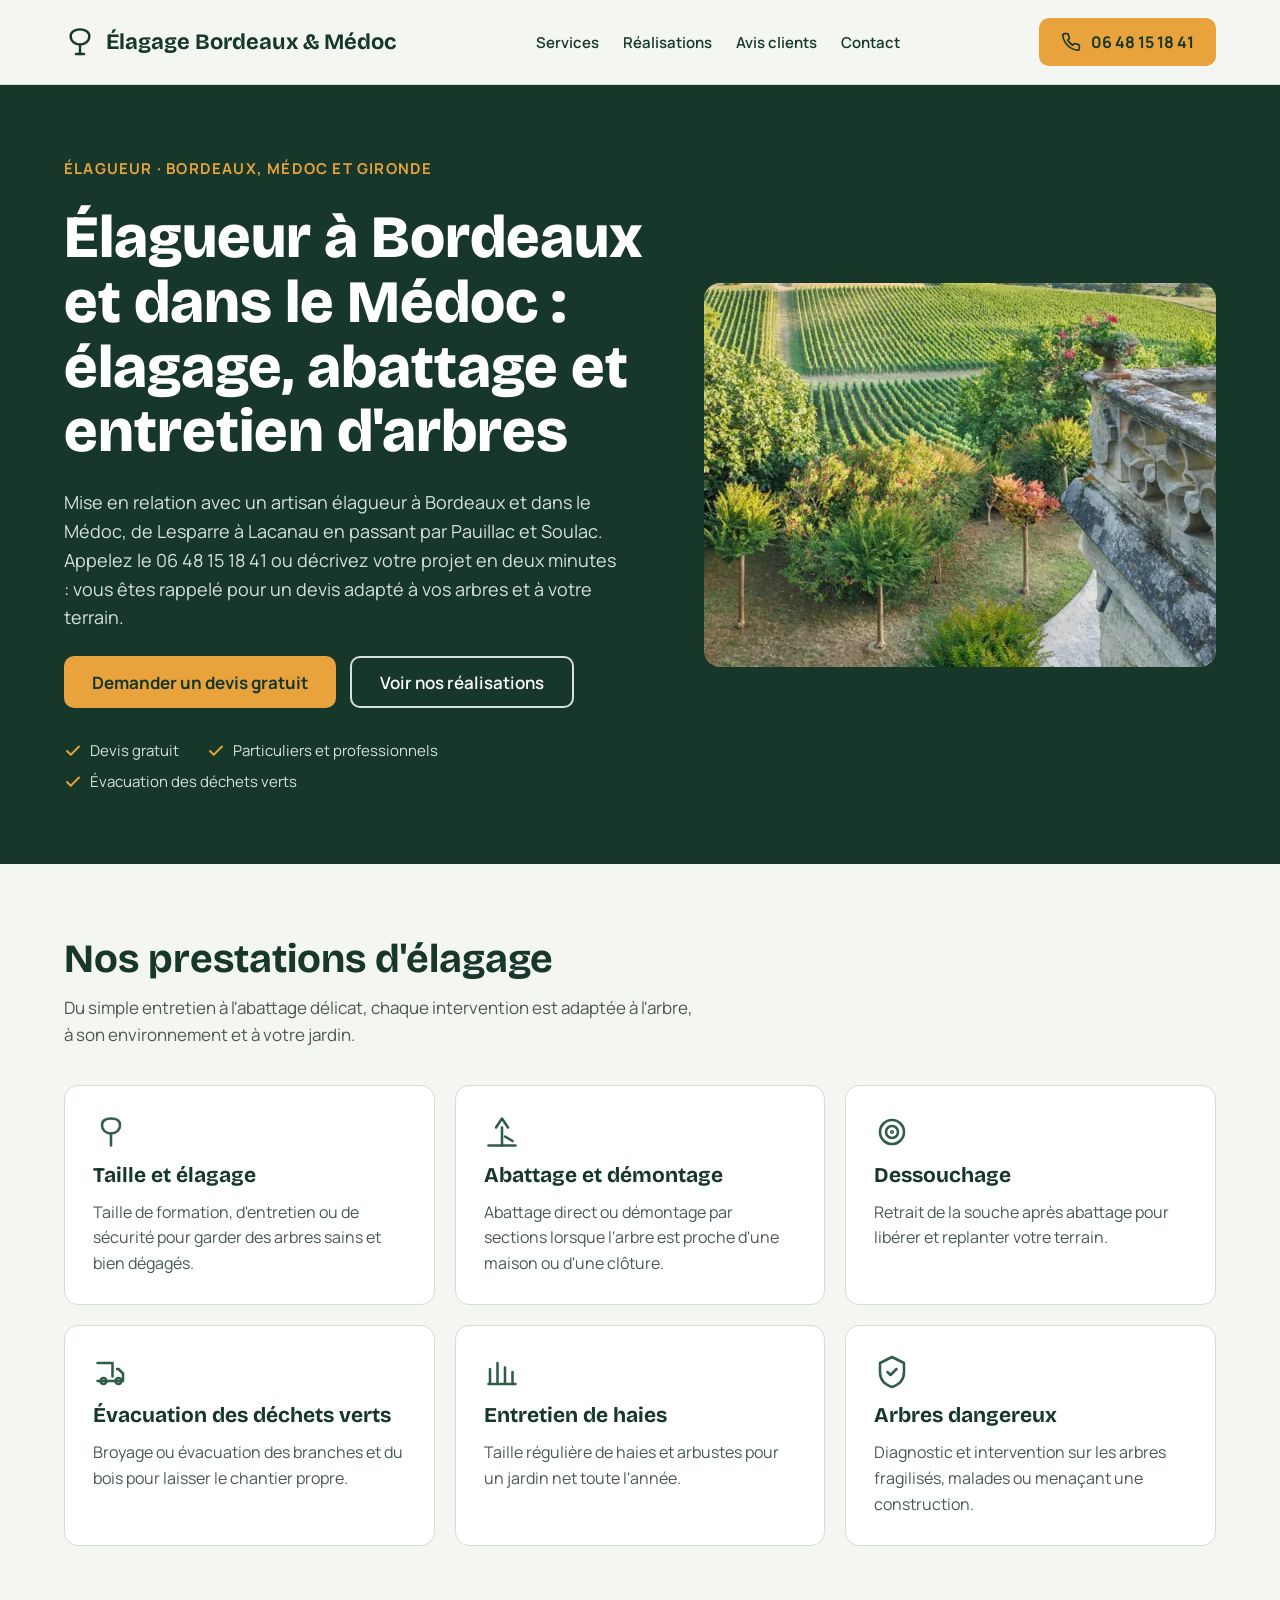
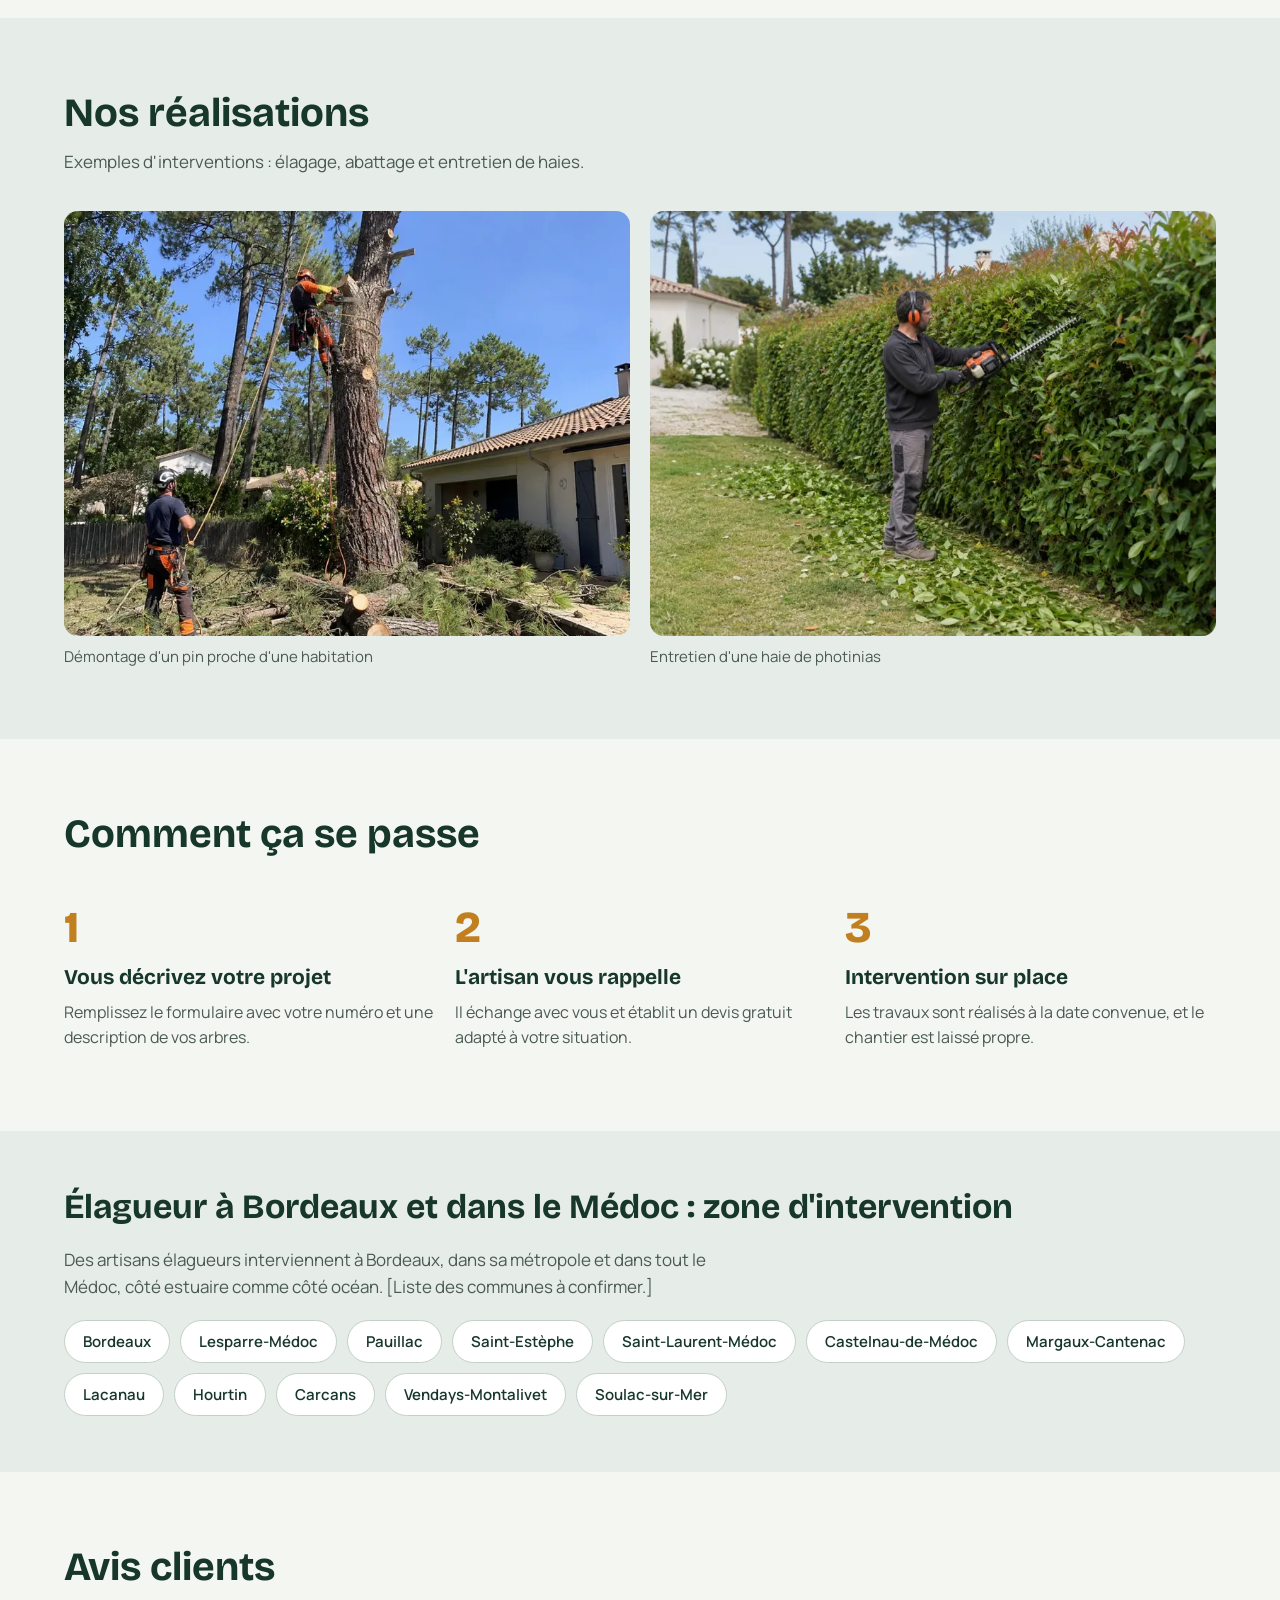
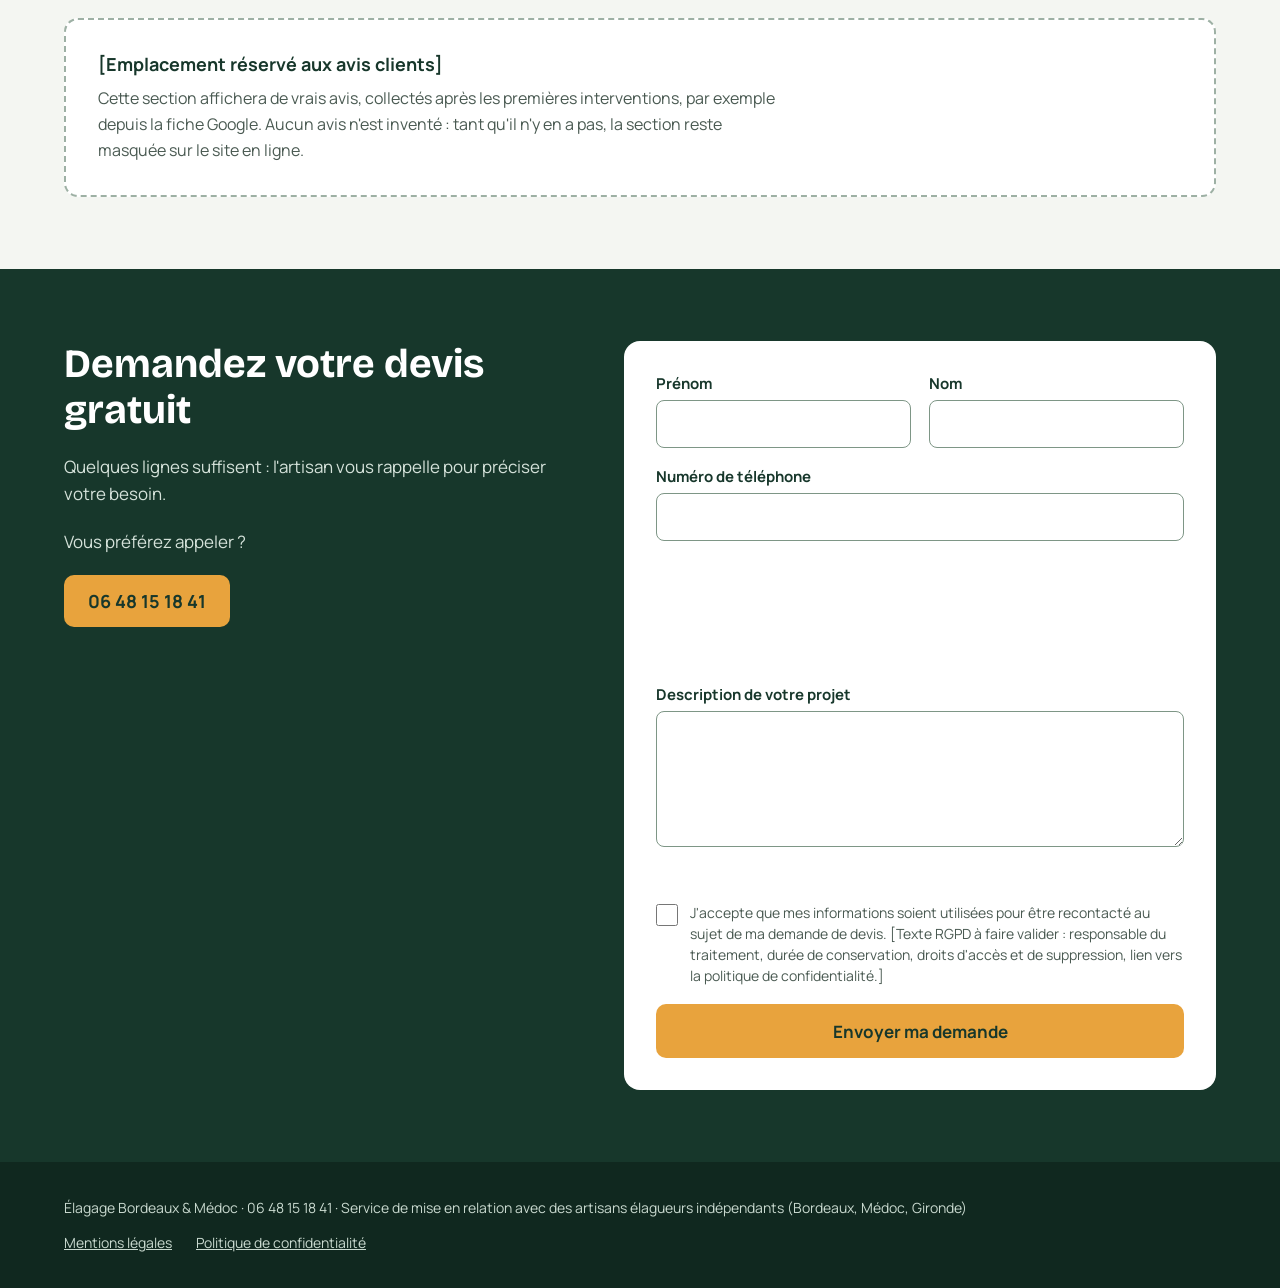
==== index.html @ 32ae99fb "Add files via upload premiere version du site" ====
<!doctype html>
<html lang="fr">
<head>
  <meta charset="utf-8">
  <meta name="viewport" content="width=device-width, initial-scale=1">

  <!-- SEO : title et description uniques pour cette page (métier + ville) -->
  <title>Élagueur à Bordeaux et dans le Médoc : élagage, abattage, devis gratuit</title>
  <meta name="description" content="Élagage, abattage, dessouchage et entretien de haies à Bordeaux et dans le Médoc (Lesparre, Pauillac, Lacanau, Soulac). Devis gratuit : 06 48 15 18 41.">

  <!-- Polices Google Fonts.
       RGPD : charger les polices depuis les serveurs de Google transmet l'adresse IP
       du visiteur. À terme, les héberger sur le site (à vérifier sur cnil.fr). -->
  <link rel="preconnect" href="https://fonts.googleapis.com">
  <link rel="preconnect" href="https://fonts.gstatic.com" crossorigin>
  <link rel="stylesheet" href="https://fonts.googleapis.com/css2?family=Bricolage+Grotesque:wght@600;700;800&family=Manrope:wght@400;500;600;700&display=swap">

  <link rel="stylesheet" href="css/style.css">
</head>
<body>

<!-- ========== EN-TÊTE : logo, menu, téléphone ========== -->
<header class="entete">
  <a href="#accueil" class="logo">
    <svg width="32" height="32" viewBox="0 0 24 24" fill="none" stroke="currentColor" stroke-width="1.8" stroke-linecap="round" stroke-linejoin="round" aria-hidden="true"><path d="M12 21v-7"/><path d="M12 14c-4 0-7-2.7-7-6.5C5 4.5 8 2.5 12 2.5s7 2 7 5c0 3.8-3 6.5-7 6.5z"/><path d="M9 21h6"/></svg>
    <span>Élagage Bordeaux &amp; Médoc</span>
  </a>
  <nav class="menu" aria-label="Navigation principale">
    <a href="#services">Services</a>
    <a href="#realisations">Réalisations</a>
    <a href="#avis">Avis clients</a>
    <a href="#devis">Contact</a>
  </nav>
  <a href="tel:+33648151841" class="bouton bouton--ambre" aria-label="Appeler le 06 48 15 18 41">
    <svg width="20" height="20" viewBox="0 0 24 24" fill="none" stroke="currentColor" stroke-width="2" stroke-linecap="round" stroke-linejoin="round" aria-hidden="true"><path d="M22 16.9v3a2 2 0 0 1-2.2 2 19.8 19.8 0 0 1-8.6-3.1 19.5 19.5 0 0 1-6-6A19.8 19.8 0 0 1 2.1 4.2 2 2 0 0 1 4.1 2h3a2 2 0 0 1 2 1.7c.1 1 .4 1.9.7 2.8a2 2 0 0 1-.5 2.1L8.1 9.9a16 16 0 0 0 6 6l1.3-1.3a2 2 0 0 1 2.1-.4c.9.3 1.8.6 2.8.7a2 2 0 0 1 1.7 2z"/></svg>
    06 48 15 18 41
  </a>
</header>

<main>

<!-- ========== ACCUEIL : titre principal (H1 = mot-clé métier + ville) ========== -->
<section id="accueil" class="section section--sombre accueil">
  <div class="accueil__contenu">
    <div class="accueil__texte">
      <p class="surtitre">Élagueur · Bordeaux, Médoc et Gironde</p>
      <h1>Élagueur à Bordeaux et dans le Médoc : élagage, abattage et entretien d'arbres</h1>
      <p class="accueil__chapo">Mise en relation avec un artisan élagueur à Bordeaux et dans le Médoc, de Lesparre à Lacanau en passant par Pauillac et Soulac. Appelez le 06 48 15 18 41 ou décrivez votre projet en deux minutes : vous êtes rappelé pour un devis adapté à vos arbres et à votre terrain.</p>
      <div class="boutons">
        <a href="#devis" class="bouton bouton--ambre">Demander un devis gratuit</a>
        <a href="#realisations" class="bouton bouton--contour">Voir nos réalisations</a>
      </div>
      <ul class="atouts">
        <li><svg width="18" height="18" viewBox="0 0 24 24" fill="none" stroke="#E8A33D" stroke-width="2.5" stroke-linecap="round" stroke-linejoin="round" aria-hidden="true"><path d="M20 6 9 17l-5-5"/></svg>Devis gratuit</li>
        <li><svg width="18" height="18" viewBox="0 0 24 24" fill="none" stroke="#E8A33D" stroke-width="2.5" stroke-linecap="round" stroke-linejoin="round" aria-hidden="true"><path d="M20 6 9 17l-5-5"/></svg>Particuliers et professionnels</li>
        <li><svg width="18" height="18" viewBox="0 0 24 24" fill="none" stroke="#E8A33D" stroke-width="2.5" stroke-linecap="round" stroke-linejoin="round" aria-hidden="true"><path d="M20 6 9 17l-5-5"/></svg>Évacuation des déchets verts</li>
      </ul>
    </div>
    <!-- Photo principale : 2 tailles, le navigateur choisit la plus adaptée à l'écran (srcset).
         Pas de loading="lazy" ici : c'est la première image visible, elle doit charger tout de suite. -->
    <img class="photo-accueil"
         src="images/medoc-vignoble-640.webp"
         srcset="images/medoc-vignoble-640.webp 640w, images/medoc-vignoble-1200.webp 1200w"
         sizes="(min-width: 960px) 520px, calc(100vw - 40px)"
         width="1200" height="900" fetchpriority="high"
         alt="Vignes et jardin arboré d'un château du Médoc">
  </div>
</section>

<!-- ========== SERVICES ========== -->
<section id="services" class="section">
  <div class="conteneur">
    <div class="intro">
      <h2>Nos prestations d'élagage</h2>
      <p>Du simple entretien à l'abattage délicat, chaque intervention est adaptée à l'arbre, à son environnement et à votre jardin.</p>
    </div>
    <div class="grille">
      <article class="carte">
        <svg width="36" height="36" viewBox="0 0 24 24" fill="none" stroke="#2F5D46" stroke-width="1.7" stroke-linecap="round" stroke-linejoin="round" aria-hidden="true"><path d="M12 21v-8"/><path d="M12 13c-3.5 0-6-2.3-6-5.5S8.5 3 12 3s6 1.3 6 4.5S15.5 13 12 13z"/></svg>
        <h3>Taille et élagage</h3>
        <p>Taille de formation, d'entretien ou de sécurité pour garder des arbres sains et bien dégagés.</p>
      </article>
      <article class="carte">
        <svg width="36" height="36" viewBox="0 0 24 24" fill="none" stroke="#2F5D46" stroke-width="1.7" stroke-linecap="round" stroke-linejoin="round" aria-hidden="true"><path d="M3 21h18"/><path d="M12 21V9"/><path d="m8 9 4-6 4 6"/><path d="m14 15 5 3"/></svg>
        <h3>Abattage et démontage</h3>
        <p>Abattage direct ou démontage par sections lorsque l'arbre est proche d'une maison ou d'une clôture.</p>
      </article>
      <article class="carte">
        <svg width="36" height="36" viewBox="0 0 24 24" fill="none" stroke="#2F5D46" stroke-width="1.7" stroke-linecap="round" stroke-linejoin="round" aria-hidden="true"><circle cx="12" cy="12" r="8"/><circle cx="12" cy="12" r="4"/><circle cx="12" cy="12" r="0.5"/></svg>
        <h3>Dessouchage</h3>
        <p>Retrait de la souche après abattage pour libérer et replanter votre terrain.</p>
      </article>
      <article class="carte">
        <svg width="36" height="36" viewBox="0 0 24 24" fill="none" stroke="#2F5D46" stroke-width="1.7" stroke-linecap="round" stroke-linejoin="round" aria-hidden="true"><path d="M3 18h13"/><path d="M16 18h4v-5l-3-3h-1"/><circle cx="7" cy="18" r="2"/><circle cx="17" cy="18" r="2"/><path d="M3 6h10v9"/></svg>
        <h3>Évacuation des déchets verts</h3>
        <p>Broyage ou évacuation des branches et du bois pour laisser le chantier propre.</p>
      </article>
      <article class="carte">
        <svg width="36" height="36" viewBox="0 0 24 24" fill="none" stroke="#2F5D46" stroke-width="1.7" stroke-linecap="round" stroke-linejoin="round" aria-hidden="true"><path d="M4 20V10"/><path d="M9 20V6"/><path d="M14 20V9"/><path d="M19 20V12"/><path d="M3 20h18"/></svg>
        <h3>Entretien de haies</h3>
        <p>Taille régulière de haies et arbustes pour un jardin net toute l'année.</p>
      </article>
      <article class="carte">
        <svg width="36" height="36" viewBox="0 0 24 24" fill="none" stroke="#2F5D46" stroke-width="1.7" stroke-linecap="round" stroke-linejoin="round" aria-hidden="true"><path d="M12 2 4 6v6c0 5 3.4 8.5 8 10 4.6-1.5 8-5 8-10V6z"/><path d="m9 12 2 2 4-4"/></svg>
        <h3>Arbres dangereux</h3>
        <p>Diagnostic et intervention sur les arbres fragilisés, malades ou menaçant une construction.</p>
      </article>
    </div>
  </div>
</section>

<!-- ========== RÉALISATIONS ==========
     À publier seulement avec de vraies photos de chantiers (artisan partenaire, avec son accord).
     Tant qu'il n'y en a pas : supprimer ou commenter toute cette section. -->
<section id="realisations" class="section section--alterne">
  <div class="conteneur">
    <div class="intro">
      <h2>Nos réalisations</h2>
      <!-- Photos d'exemple pour l'instant : ne pas écrire "chantiers réels" tant que ce ne sont pas
           de vraies photos d'un artisan partenaire (avec son accord). -->
      <p>Exemples d'interventions : élagage, abattage et entretien de haies.</p>
    </div>
    <!-- loading="lazy" : ces photos ne se chargent que quand le visiteur fait défiler jusqu'ici -->
    <div class="grille-photos">
      <figure class="realisation">
        <img src="images/abattage-pin-400.webp"
             srcset="images/abattage-pin-400.webp 400w, images/abattage-pin-800.webp 800w"
             sizes="(min-width: 1100px) 570px, (min-width: 700px) 45vw, calc(100vw - 40px)"
             width="800" height="600" loading="lazy"
             alt="Élagueur encordé démontant un pin par sections à côté d'une maison">
        <figcaption>Démontage d'un pin proche d'une habitation</figcaption>
      </figure>
      <figure class="realisation">
        <img src="images/taille-haie-400.webp"
             srcset="images/taille-haie-400.webp 400w, images/taille-haie-800.webp 800w"
             sizes="(min-width: 1100px) 570px, (min-width: 700px) 45vw, calc(100vw - 40px)"
             width="800" height="600" loading="lazy"
             alt="Jardinier taillant une haie de photinias au taille-haie">
        <figcaption>Entretien d'une haie de photinias</figcaption>
      </figure>
    </div>  </div>
</section>

<!-- ========== COMMENT ÇA MARCHE ========== -->
<section class="section">
  <div class="conteneur">
    <h2>Comment ça se passe</h2>
    <div class="grille">
      <div class="etape">
        <span class="etape__numero">1</span>
        <h3>Vous décrivez votre projet</h3>
        <p>Remplissez le formulaire avec votre numéro et une description de vos arbres.</p>
      </div>
      <div class="etape">
        <span class="etape__numero">2</span>
        <h3>L'artisan vous rappelle</h3>
        <p>Il échange avec vous et établit un devis gratuit adapté à votre situation.</p>
      </div>
      <div class="etape">
        <span class="etape__numero">3</span>
        <h3>Intervention sur place</h3>
        <p>Les travaux sont réalisés à la date convenue, et le chantier est laissé propre.</p>
      </div>
    </div>
  </div>
</section>

<!-- ========== ZONE D'INTERVENTION (SEO local : villes ciblées) ========== -->
<section class="section section--alterne zone">
  <div class="conteneur">
    <h2>Élagueur à Bordeaux et dans le Médoc : zone d'intervention</h2>
    <p>Des artisans élagueurs interviennent à Bordeaux, dans sa métropole et dans tout le Médoc, côté estuaire comme côté océan. [Liste des communes à confirmer.]</p>
    <ul class="communes">
      <li>Bordeaux</li>
      <li>Lesparre-Médoc</li>
      <li>Pauillac</li>
      <li>Saint-Estèphe</li>
      <li>Saint-Laurent-Médoc</li>
      <li>Castelnau-de-Médoc</li>
      <li>Margaux-Cantenac</li>
      <li>Lacanau</li>
      <li>Hourtin</li>
      <li>Carcans</li>
      <li>Vendays-Montalivet</li>
      <li>Soulac-sur-Mer</li>
    </ul>
  </div>
</section>

<!-- ========== AVIS CLIENTS ==========
     Jamais d'avis inventés. Tant qu'il n'y a pas de vrais avis, masquer cette section. -->
<section id="avis" class="section avis">
  <div class="conteneur">
    <h2>Avis clients</h2>
    <div class="avis__attente">
      <strong>[Emplacement réservé aux avis clients]</strong>
      <p>Cette section affichera de vrais avis, collectés après les premières interventions, par exemple depuis la fiche Google. Aucun avis n'est inventé : tant qu'il n'y en a pas, la section reste masquée sur le site en ligne.</p>
    </div>
  </div>
</section>

<!-- ========== FORMULAIRE DE DEVIS ========== -->
<section id="devis" class="section section--sombre">
  <div class="devis__contenu">
    <div class="devis__texte">
      <h2>Demandez votre devis gratuit</h2>
      <p>Quelques lignes suffisent : l'artisan vous rappelle pour préciser votre besoin.</p>
      <p>Vous préférez appeler ?</p>
      <a href="tel:+33648151841" class="bouton bouton--ambre" aria-label="Appeler le 06 48 15 18 41">06 48 15 18 41</a>
    </div>

    <!-- Le formulaire n'envoie encore rien : il faudra le brancher sur un service
         d'envoi (par exemple Formspree, ou celui de l'hébergeur) via l'attribut action. -->
    <form class="formulaire" action="#" method="post">
      <div class="formulaire__ligne">
        <div class="champ">
          <label for="prenom">Prénom</label>
          <input id="prenom" name="prenom" type="text" autocomplete="given-name" required>
        </div>
        <div class="champ">
          <label for="nom">Nom</label>
          <input id="nom" name="nom" type="text" autocomplete="family-name" required>
        </div>
      </div>
      <div class="champ">
        <label for="tel">Numéro de téléphone</label>
        <input id="tel" name="telephone" type="tel" autocomplete="tel" required>
      </div>
      <div class="champ">
        <label for="projet">Description de votre projet</label>
        <textarea id="projet" name="projet" rows="5" required></textarea>
      </div>
      <!-- RGPD : case non cochée par défaut, consentement obligatoire -->
      <div class="consentement">
        <input id="rgpd" name="consentement" type="checkbox" required>
        <label for="rgpd">J'accepte que mes informations soient utilisées pour être recontacté au sujet de ma demande de devis. [Texte RGPD à faire valider : responsable du traitement, durée de conservation, droits d'accès et de suppression, lien vers la politique de confidentialité.]</label>
      </div>
      <button type="submit">Envoyer ma demande</button>
    </form>
  </div>
</section>

</main>

<!-- ========== PIED DE PAGE : nom et téléphone identiques partout (SEO local) ========== -->
<footer id="contact" class="pied">
  <div class="pied__contenu">
    <span>Élagage Bordeaux &amp; Médoc · 06 48 15 18 41 · Service de mise en relation avec des artisans élagueurs indépendants (Bordeaux, Médoc, Gironde)</span>
    <nav aria-label="Informations légales">
      <a href="mentions-legales.html">Mentions légales</a>
      <a href="politique-confidentialite.html">Politique de confidentialité</a>
    </nav>
  </div>
</footer>

</body>
</html>
---- css/style.css ----
/* =========================================================
   Feuille de style du modèle "site vitrine artisan"
   ---------------------------------------------------------
   Pour dupliquer le site pour un autre métier :
   changez seulement les couleurs dans :root ci-dessous.
   Le design est pensé "mobile d'abord" : les règles de base
   visent le téléphone, et les écrans plus larges s'adaptent
   tout seuls grâce à flex-wrap.
   ========================================================= */

/* ---------- 1. Couleurs et polices (à personnaliser) ---------- */
:root {
  --vert-fonce: #17372B;      /* texte principal, fonds sombres */
  --vert-tres-fonce: #10281F; /* pied de page */
  --vert-moyen: #2F5D46;      /* icônes, survol des liens */
  --vert-placeholder: #2F4A3B;
  --ambre: #E8A33D;           /* boutons d'appel à l'action */
  --ambre-fonce: #C27F1F;     /* chiffres des étapes */
  --fond: #F4F6F2;            /* fond de page */
  --fond-alterne: #E6ECE7;    /* sections une sur deux */
  --blanc: #FFFFFF;
  --texte-doux: #4A5A52;      /* paragraphes secondaires */
  --texte-clair: #D5E2DA;     /* texte sur fond sombre */
  --texte-pied: #C9D9CF;
  --bordure: #D3DDD6;
  --bordure-champ: #7E9686;

  --police-titre: 'Bricolage Grotesque', sans-serif;
  --police-texte: 'Manrope', system-ui, sans-serif;

  --marge-cote: clamp(20px, 5vw, 64px); /* marge gauche/droite */
  --largeur-max: 1152px;
}

/* ---------- 2. Bases ---------- */
* { box-sizing: border-box; }

body {
  margin: 0;
  font-family: var(--police-texte);
  background: var(--fond);
  color: var(--vert-fonce);
}

a { color: var(--vert-fonce); }
a:hover { color: var(--vert-moyen); }

/* Contour bien visible pour la navigation au clavier */
input:focus-visible,
textarea:focus-visible,
button:focus-visible,
a:focus-visible {
  outline: 3px solid var(--ambre);
  outline-offset: 2px;
}

h1, h2, h3 { margin: 0; font-family: var(--police-titre); }
h2 { font-weight: 700; font-size: clamp(28px, 3.5vw, 40px); line-height: 1.15; }
h3 { font-size: 21px; }
p { margin: 0; line-height: 1.6; }

/* ---------- 3. Mise en page commune ---------- */
.section { padding: 72px var(--marge-cote); }
.section--alterne { background: var(--fond-alterne); }
.section--sombre { background: var(--vert-fonce); color: var(--blanc); }

/* Conteneur centré, largeur limitée */
.conteneur {
  max-width: var(--largeur-max);
  margin: 0 auto;
  display: flex;
  flex-direction: column;
  gap: 36px;
}

/* En-tête de section : titre + phrase d'intro */
.intro { display: flex; flex-direction: column; gap: 12px; max-width: 640px; }
.intro p { font-size: 17px; color: var(--texte-doux); }

/* Grille souple : les cartes passent à la ligne sur mobile */
.grille { display: flex; flex-wrap: wrap; gap: 20px; }

/* ---------- 4. Boutons ---------- */
.bouton {
  display: inline-flex;
  align-items: center;
  gap: 10px;
  min-height: 52px;
  padding: 0 28px;
  border-radius: 10px;
  font-weight: 700;
  font-size: 17px;
  text-decoration: none;
}
.bouton--ambre { background: var(--ambre); color: var(--vert-fonce); }
.bouton--ambre:hover { color: var(--vert-fonce); }
.bouton--contour { border: 2px solid var(--texte-clair); color: var(--blanc); font-weight: 600; }
.bouton--contour:hover { color: var(--blanc); }

/* ---------- 5. En-tête du site ---------- */
.entete {
  display: flex;
  flex-wrap: wrap;
  align-items: center;
  justify-content: space-between;
  gap: 16px;
  padding: 18px var(--marge-cote);
  border-bottom: 1px solid var(--bordure);
}
.logo { display: flex; align-items: center; gap: 10px; text-decoration: none; }
.logo span { font-family: var(--police-titre); font-weight: 700; font-size: 22px; }
.menu { display: flex; flex-wrap: wrap; gap: 6px 24px; font-weight: 600; font-size: 15px; }
.menu a { text-decoration: none; padding: 10px 0; }
.entete .bouton { min-height: 48px; padding: 0 22px; font-size: 16px; }

/* ---------- 6. Bandeau d'accueil ---------- */
.accueil__contenu {
  max-width: var(--largeur-max);
  margin: 0 auto;
  display: flex;
  flex-wrap: wrap;
  align-items: center;
  gap: 48px;
}
.accueil__texte { flex: 1 1 440px; min-width: 0; display: flex; flex-direction: column; gap: 24px; }
.surtitre {
  font-size: 15px;
  font-weight: 700;
  letter-spacing: 0.08em;
  text-transform: uppercase;
  color: var(--ambre);
}
.accueil h1 { font-weight: 800; font-size: clamp(36px, 5vw, 60px); line-height: 1.08; }
.accueil__chapo { font-size: 18px; color: var(--texte-clair); max-width: 560px; }
.boutons { display: flex; flex-wrap: wrap; gap: 14px; }
.atouts {
  margin: 8px 0 0;
  padding: 0;
  list-style: none;
  display: flex;
  flex-wrap: wrap;
  gap: 10px 28px;
  font-size: 15px;
  color: var(--texte-clair);
}
.atouts li { display: flex; align-items: center; gap: 8px; }

/* ---------- 7. Emplacements photo (à remplacer par de vraies photos) ---------- */
.photo-attente {
  display: flex;
  flex-direction: column;
  align-items: center;
  justify-content: center;
  gap: 10px;
  min-height: 260px;
  padding: 20px;
  background: var(--bordure);
  border: 2px dashed var(--bordure-champ);
  border-radius: 14px;
  color: var(--vert-placeholder);
  text-align: center;
  font-weight: 600;
}
.photo-attente--accueil {
  flex: 1 1 360px;
  min-width: 0;
  min-height: 380px;
  gap: 12px;
  padding: 24px;
  background: var(--vert-moyen);
  border-color: #8FB09C;
  border-radius: 16px;
  color: var(--texte-clair);
}
.photo-attente--accueil strong { font-size: 16px; }
.photo-attente--accueil small { font-size: 14px; font-weight: 400; max-width: 280px; }

/* Photo principale du bandeau d'accueil (recadrée en 4:3) */
.photo-accueil {
  flex: 1 1 360px;
  min-width: 0;
  width: 100%;
  height: auto;
  aspect-ratio: 4 / 3;
  object-fit: cover;
  border-radius: 16px;
}

/* ---------- 8. Cartes de services ---------- */
.carte {
  flex: 1 1 320px;
  min-width: 0;
  display: flex;
  flex-direction: column;
  gap: 12px;
  padding: 28px;
  background: var(--blanc);
  border: 1px solid var(--bordure);
  border-radius: 14px;
}
.carte p { color: var(--texte-doux); }

/* ---------- 9. Réalisations ---------- */
/* Grille de photos : colonnes de même largeur qui se partagent toute la place
   (1 colonne sur mobile, puis autant que de photos sur grand écran) */
.grille-photos { display: grid; grid-template-columns: repeat(auto-fit, minmax(280px, 1fr)); gap: 20px; }
.realisation { min-width: 0; margin: 0; display: flex; flex-direction: column; gap: 10px; }
.realisation img {
  width: 100%;
  height: auto;
  aspect-ratio: 4 / 3;
  object-fit: cover;
  border-radius: 14px;
  background: var(--bordure); /* couleur affichée pendant le chargement */
}
.realisation figcaption { font-size: 15px; color: var(--texte-doux); }

/* ---------- 10. Étapes ---------- */
.etape { flex: 1 1 280px; min-width: 0; display: flex; flex-direction: column; gap: 10px; padding: 8px 0; }
.etape__numero { font-family: var(--police-titre); font-weight: 800; font-size: 44px; color: var(--ambre-fonce); }
.etape p { color: var(--texte-doux); }

/* ---------- 11. Zone d'intervention ---------- */
.zone { padding-top: 56px; padding-bottom: 56px; }
.zone .conteneur { gap: 20px; }
.zone h2 { font-size: clamp(26px, 3vw, 34px); }
.zone p { font-size: 17px; color: var(--texte-doux); max-width: 680px; }
.communes { margin: 0; padding: 0; list-style: none; display: flex; flex-wrap: wrap; gap: 10px; }
.communes li {
  padding: 10px 18px;
  background: var(--blanc);
  border: 1px solid #C3D0C7;
  border-radius: 999px;
  font-weight: 600;
  font-size: 15px;
}

/* ---------- 12. Avis clients ---------- */
.avis .conteneur { gap: 28px; }
.avis__attente {
  display: flex;
  flex-direction: column;
  align-items: flex-start;
  gap: 10px;
  padding: 32px;
  background: var(--blanc);
  border: 2px dashed #9DB0A4;
  border-radius: 14px;
}
.avis__attente strong { font-size: 18px; }
.avis__attente p { color: var(--texte-doux); max-width: 680px; }

/* ---------- 13. Formulaire de devis ---------- */
.devis__contenu { max-width: var(--largeur-max); margin: 0 auto; display: flex; flex-wrap: wrap; gap: 48px; }
.devis__texte { flex: 1 1 360px; min-width: 0; display: flex; flex-direction: column; gap: 20px; }
.devis__texte p { font-size: 17px; color: var(--texte-clair); }
.devis__texte .bouton { width: fit-content; padding: 0 24px; font-size: 18px; }

.formulaire {
  flex: 1 1 440px;
  min-width: 0;
  display: flex;
  flex-direction: column;
  gap: 18px;
  padding: 32px;
  background: var(--blanc);
  color: var(--vert-fonce);
  border-radius: 16px;
}
.formulaire__ligne { display: flex; flex-wrap: wrap; gap: 18px; }
.champ { flex: 1 1 200px; min-width: 0; display: flex; flex-direction: column; gap: 6px; }
.champ label { font-weight: 700; font-size: 15px; }
.champ input,
.champ textarea {
  width: 100%;
  padding: 0 14px;
  font-size: 16px; /* 16px minimum : évite le zoom automatique sur iPhone */
  font-family: inherit;
  border: 1.5px solid var(--bordure-champ);
  border-radius: 8px;
  background: var(--blanc);
  color: var(--vert-fonce);
}
.champ input { height: 48px; }
.champ textarea { padding: 12px 14px; resize: vertical; }

.consentement { display: flex; align-items: flex-start; gap: 12px; }
.consentement input { width: 22px; height: 22px; margin: 2px 0 0; flex: none; }
.consentement label { font-size: 14px; line-height: 1.5; color: var(--texte-doux); }

.formulaire button {
  min-height: 54px;
  border: 0;
  border-radius: 10px;
  background: var(--ambre);
  color: var(--vert-fonce);
  font-family: inherit;
  font-weight: 700;
  font-size: 17px;
  cursor: pointer;
}

/* ---------- 14. Pied de page ---------- */
.pied { padding: 36px var(--marge-cote); background: var(--vert-tres-fonce); color: var(--texte-pied); }
.pied__contenu {
  max-width: var(--largeur-max);
  margin: 0 auto;
  display: flex;
  flex-wrap: wrap;
  align-items: center;
  justify-content: space-between;
  gap: 16px;
  font-size: 14px;
}
.pied nav { display: flex; flex-wrap: wrap; gap: 8px 24px; }
.pied a { color: var(--texte-pied); }
.pied a:hover { color: var(--blanc); }
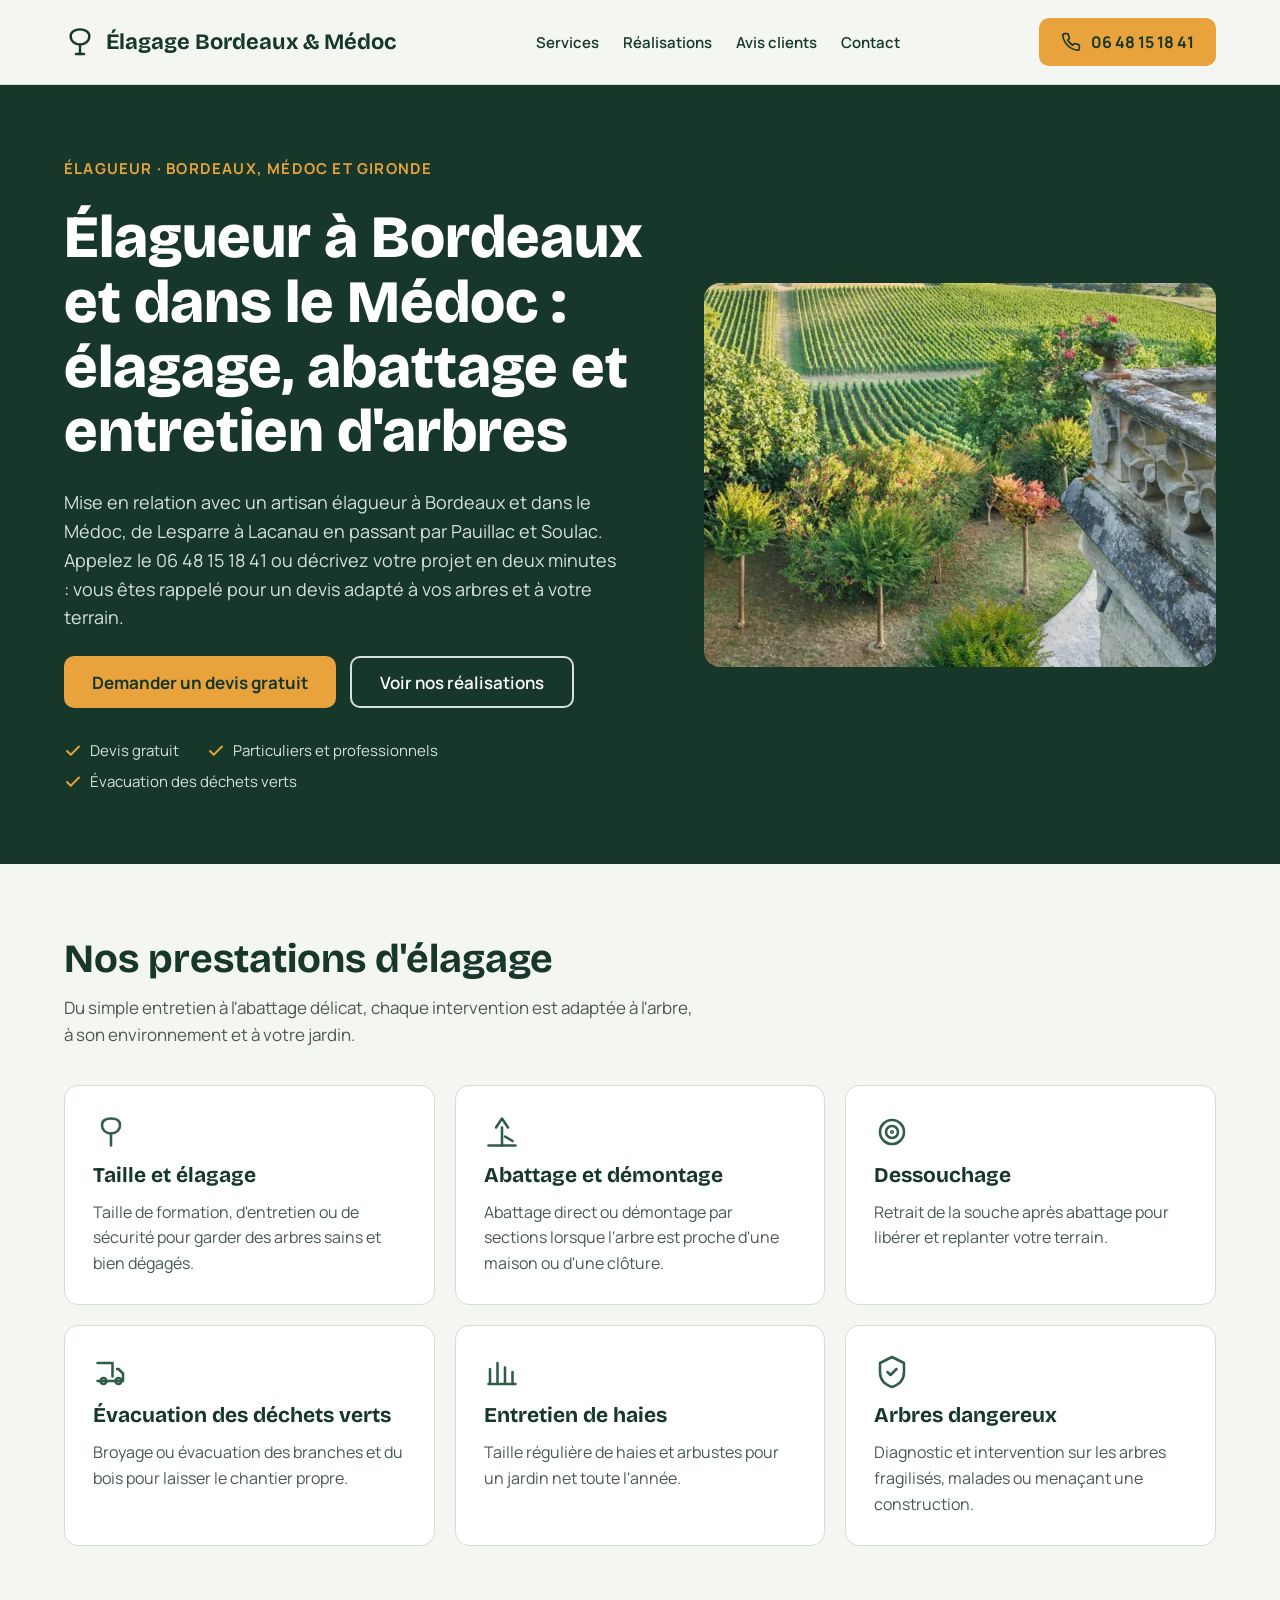
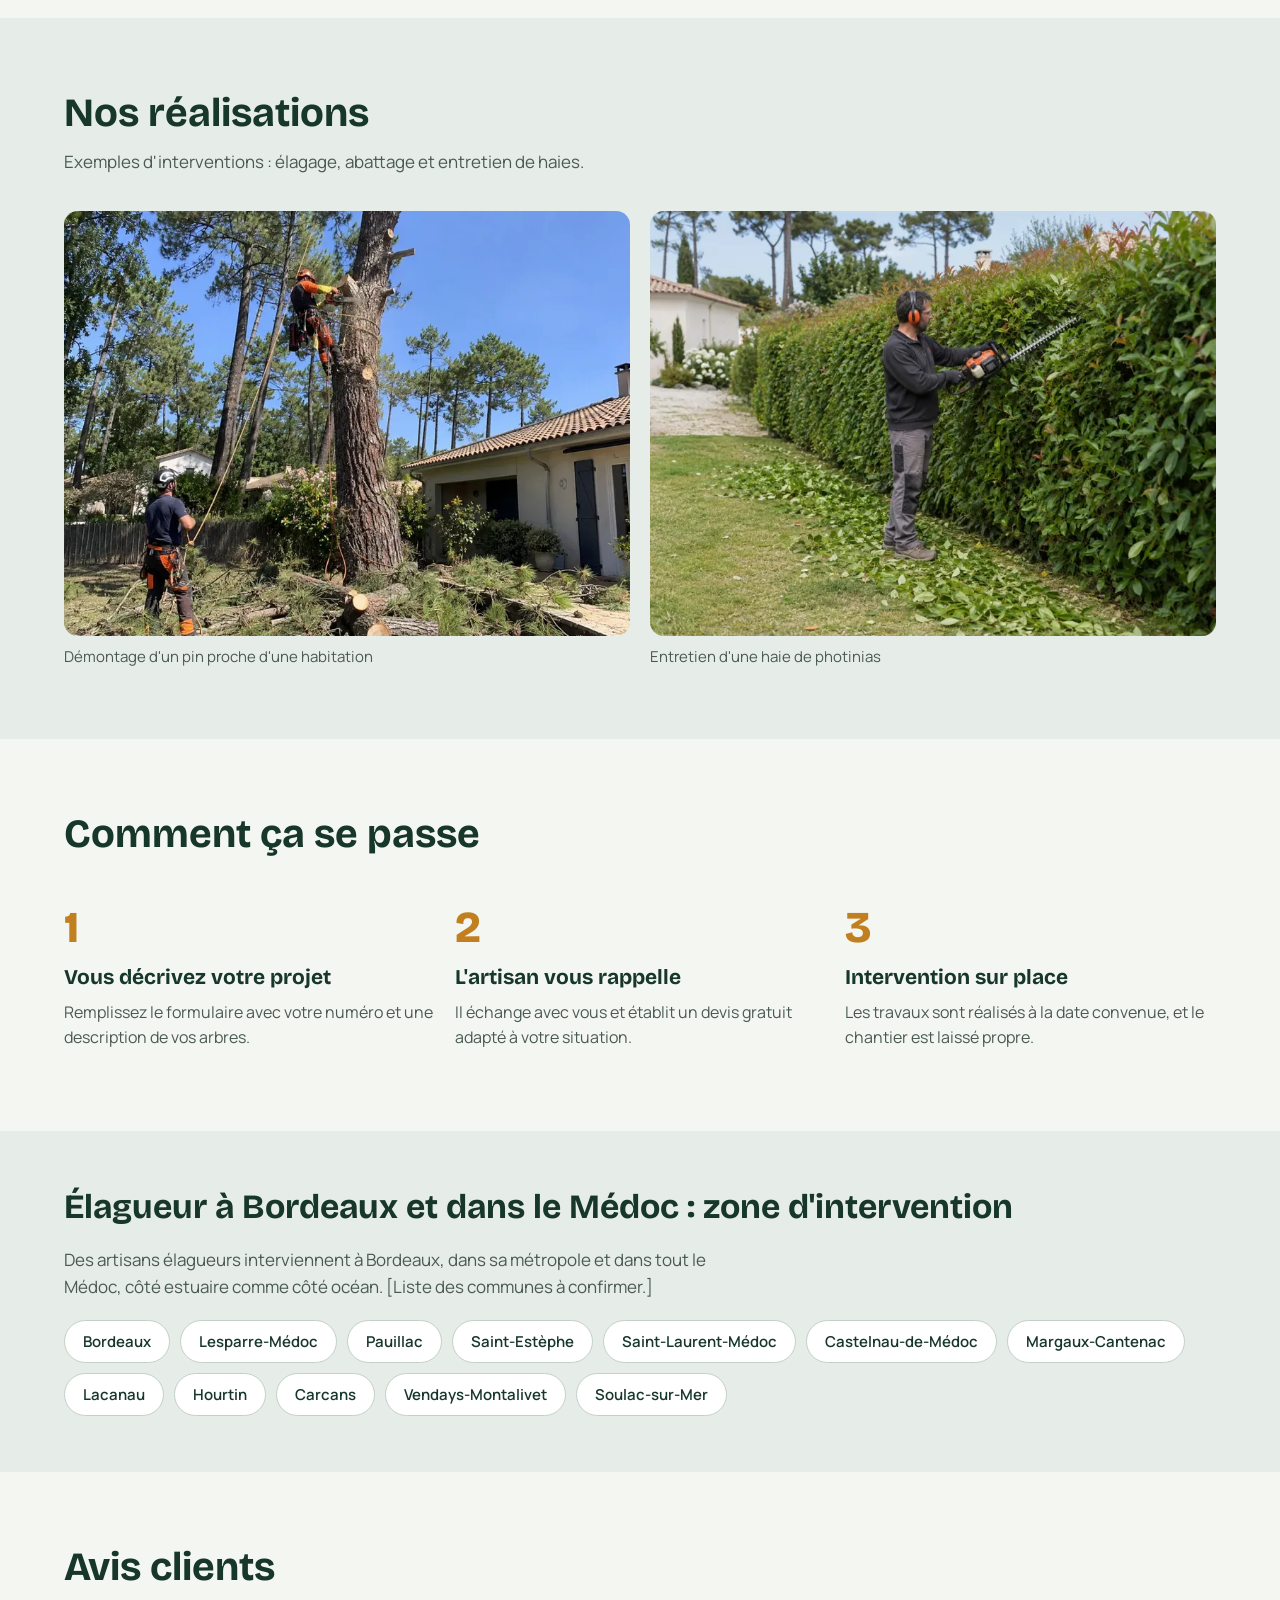
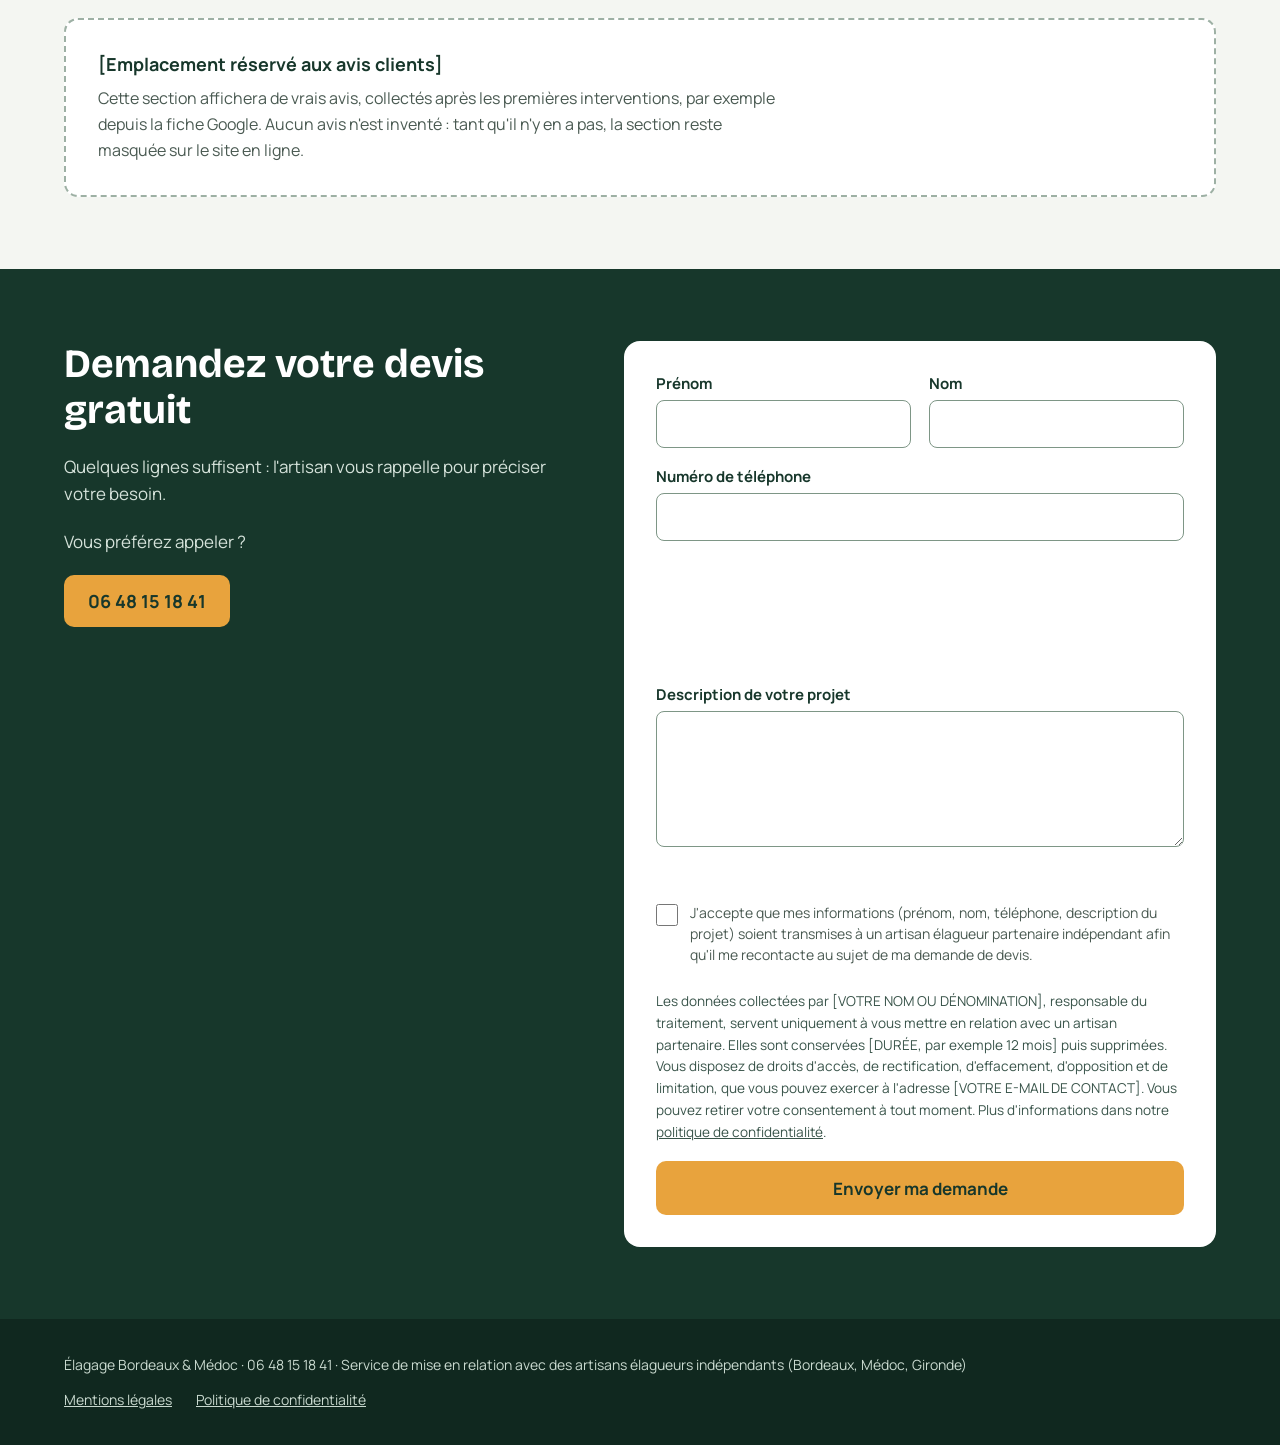
==== commit af4645db: "Texte consentement RGPD.html" ====
--- a/index.html
+++ b/index.html
@@ -211,7 +211,12 @@
 
     <!-- Le formulaire n'envoie encore rien : il faudra le brancher sur un service
          d'envoi (par exemple Formspree, ou celui de l'hébergeur) via l'attribut action. -->
-    <form class="formulaire" action="#" method="post">
+    <form class="formulaire" action="https://api.web3forms.com/submit" method="POST">
+  <input type="hidden" name="access_key" value="ac74fa86-cf94-44b8-9bf4-1196241b149a">
+  <input type="hidden" name="subject" value="Nouveau lead - Élagage Bordeaux et Médoc">
+  <input type="hidden" name="from_name" value="Site Élagage Bordeaux et Médoc">
+  <input type="hidden" name="redirect" value="https://zorizebs.github.io/devis-elagage-medoc/merci.html">
+  <input type="checkbox" name="botcheck" style="display:none">
       <div class="formulaire__ligne">
         <div class="champ">
           <label for="prenom">Prénom</label>
@@ -230,11 +235,14 @@
         <label for="projet">Description de votre projet</label>
         <textarea id="projet" name="projet" rows="5" required></textarea>
       </div>
-      <!-- RGPD : case non cochée par défaut, consentement obligatoire -->
-      <div class="consentement">
-        <input id="rgpd" name="consentement" type="checkbox" required>
-        <label for="rgpd">J'accepte que mes informations soient utilisées pour être recontacté au sujet de ma demande de devis. [Texte RGPD à faire valider : responsable du traitement, durée de conservation, droits d'accès et de suppression, lien vers la politique de confidentialité.]</label>
-      </div>
+    <!-- RGPD : case non cochée par défaut, consentement obligatoire -->
+<div class="consentement">
+  <input id="rgpd" name="consentement" type="checkbox" required>
+  <label for="rgpd">J'accepte que mes informations (prénom, nom, téléphone, description du projet) soient transmises à un artisan élagueur partenaire indépendant afin qu'il me recontacte au sujet de ma demande de devis.</label>
+</div>
+<p class="info-rgpd" style="font-size:0.85rem;opacity:0.85;margin-top:8px;">
+  Les données collectées par [VOTRE NOM OU DÉNOMINATION], responsable du traitement, servent uniquement à vous mettre en relation avec un artisan partenaire. Elles sont conservées [DURÉE, par exemple 12 mois] puis supprimées. Vous disposez de droits d'accès, de rectification, d'effacement, d'opposition et de limitation, que vous pouvez exercer à l'adresse [VOTRE E-MAIL DE CONTACT]. Vous pouvez retirer votre consentement à tout moment. Plus d'informations dans notre <a href="politique-confidentialite.html">politique de confidentialité</a>.
+</p>
       <button type="submit">Envoyer ma demande</button>
     </form>
   </div>
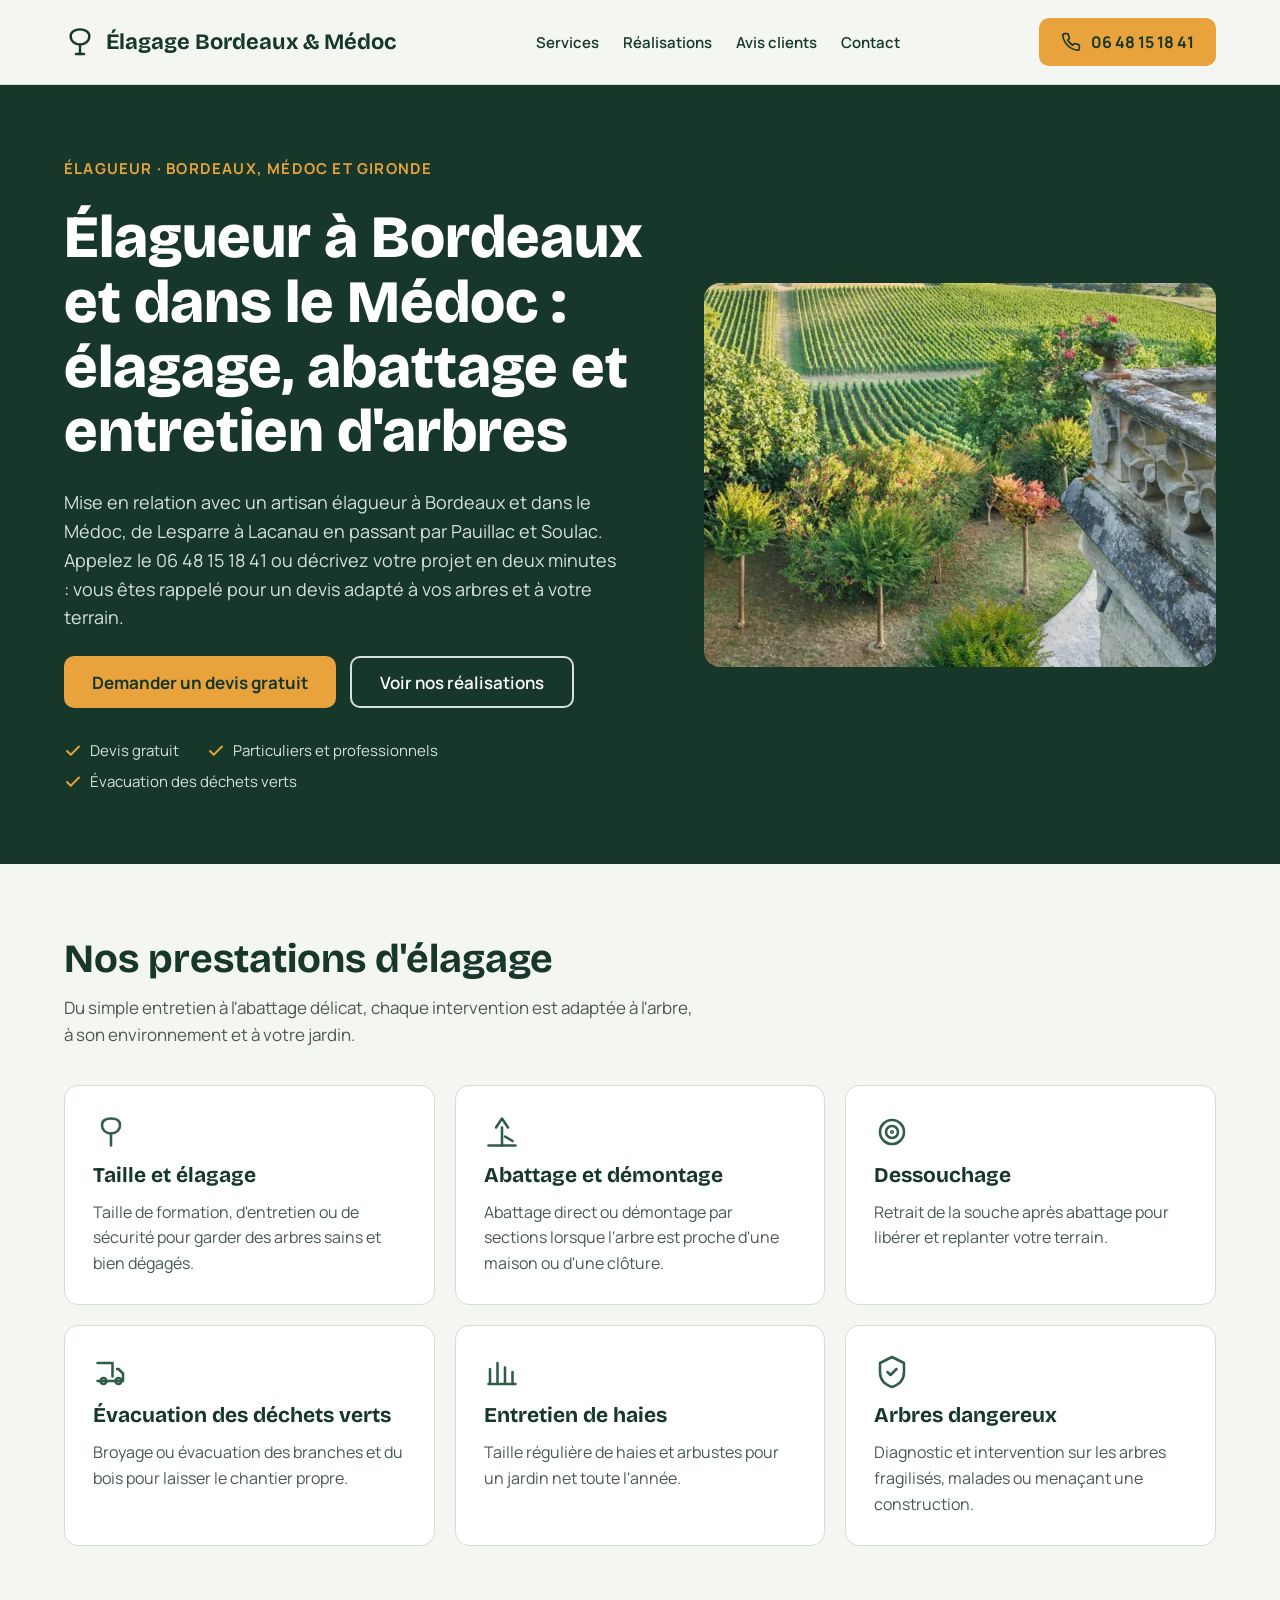
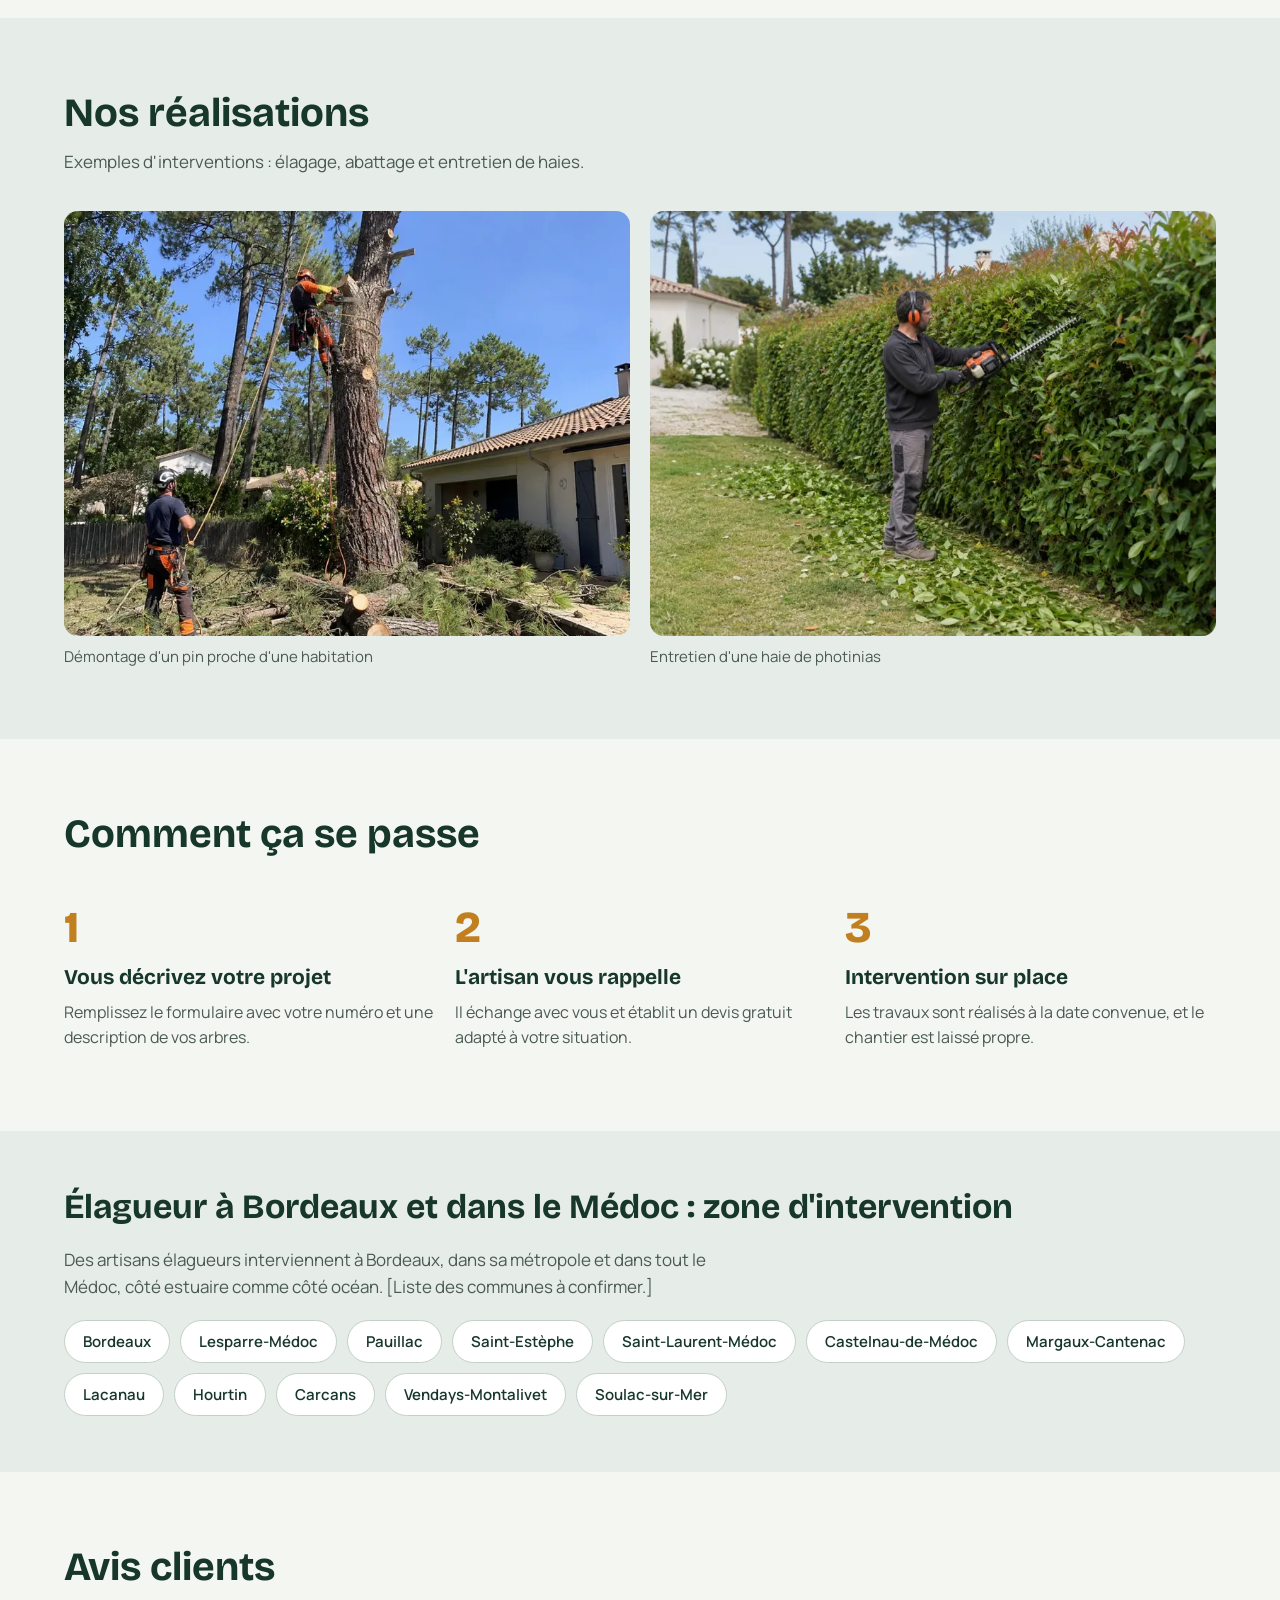
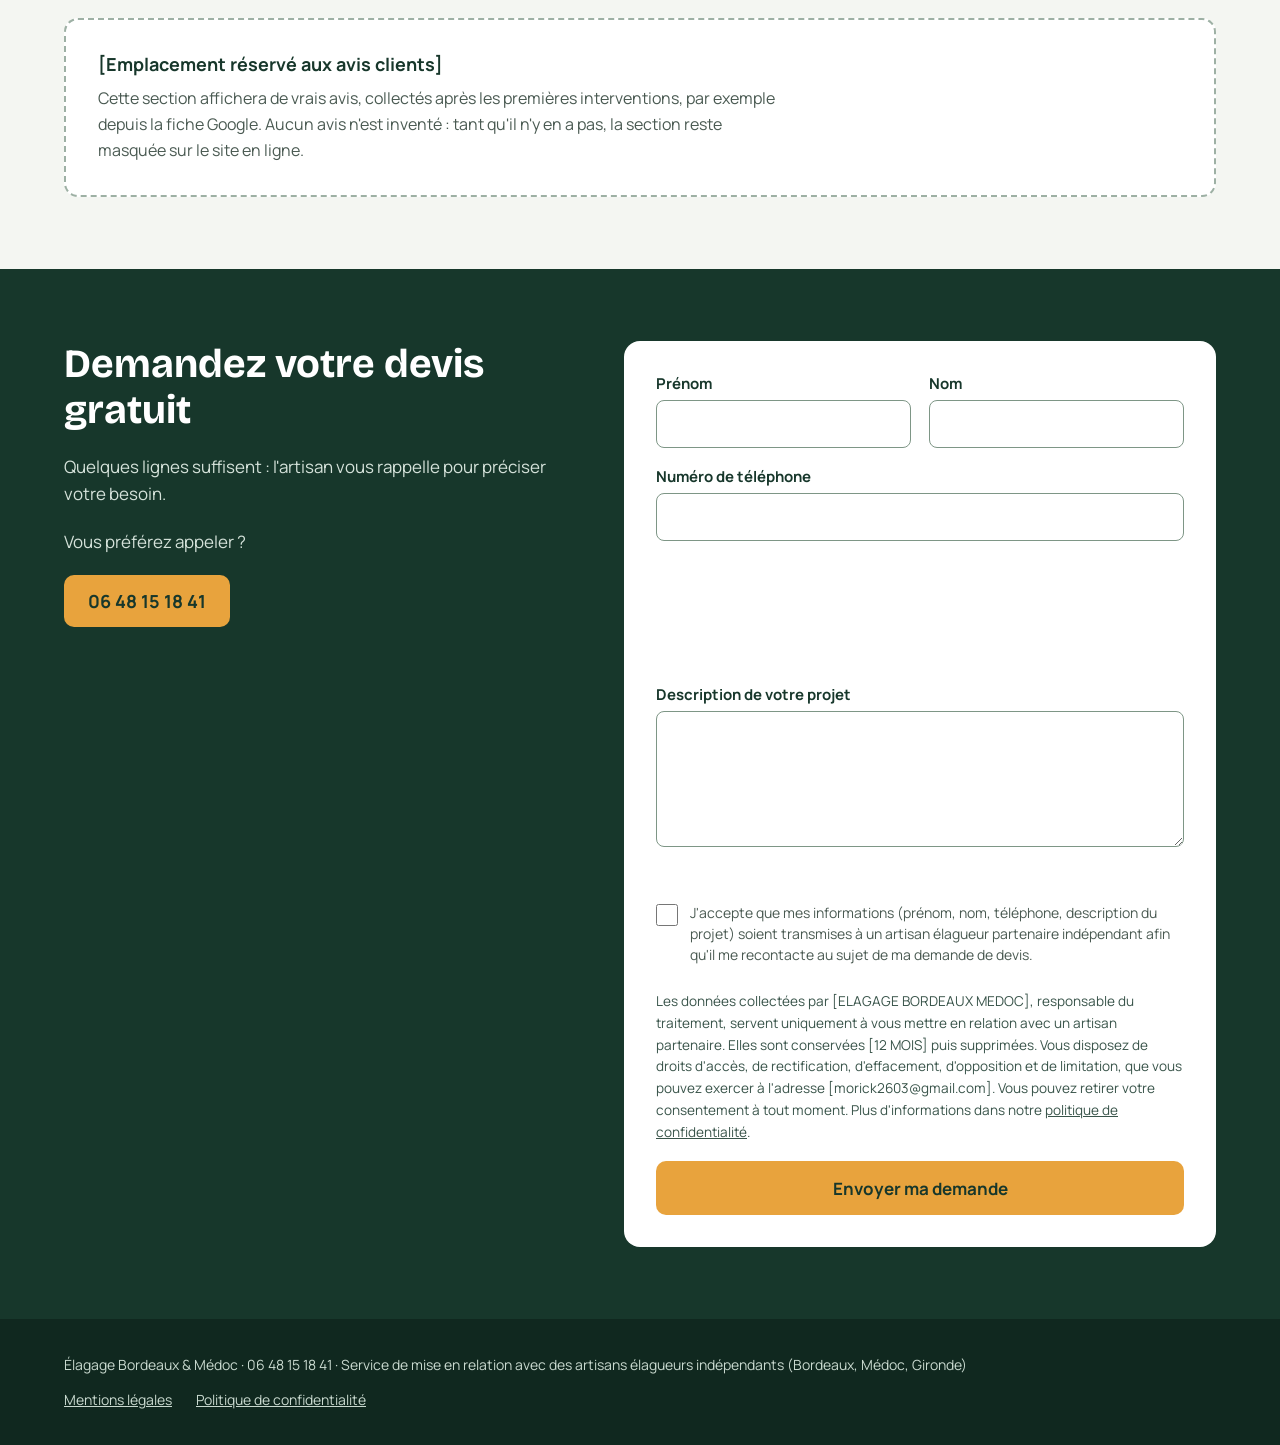
==== commit 1927b7cc: "Update RGPD.html" ====
--- a/index.html
+++ b/index.html
@@ -241,7 +241,7 @@
   <label for="rgpd">J'accepte que mes informations (prénom, nom, téléphone, description du projet) soient transmises à un artisan élagueur partenaire indépendant afin qu'il me recontacte au sujet de ma demande de devis.</label>
 </div>
 <p class="info-rgpd" style="font-size:0.85rem;opacity:0.85;margin-top:8px;">
-  Les données collectées par [VOTRE NOM OU DÉNOMINATION], responsable du traitement, servent uniquement à vous mettre en relation avec un artisan partenaire. Elles sont conservées [DURÉE, par exemple 12 mois] puis supprimées. Vous disposez de droits d'accès, de rectification, d'effacement, d'opposition et de limitation, que vous pouvez exercer à l'adresse [VOTRE E-MAIL DE CONTACT]. Vous pouvez retirer votre consentement à tout moment. Plus d'informations dans notre <a href="politique-confidentialite.html">politique de confidentialité</a>.
+  Les données collectées par [ELAGAGE BORDEAUX MEDOC], responsable du traitement, servent uniquement à vous mettre en relation avec un artisan partenaire. Elles sont conservées [12 MOIS] puis supprimées. Vous disposez de droits d'accès, de rectification, d'effacement, d'opposition et de limitation, que vous pouvez exercer à l'adresse [morick2603@gmail.com]. Vous pouvez retirer votre consentement à tout moment. Plus d'informations dans notre <a href="politique-confidentialite.html">politique de confidentialité</a>.
 </p>
       <button type="submit">Envoyer ma demande</button>
     </form>
